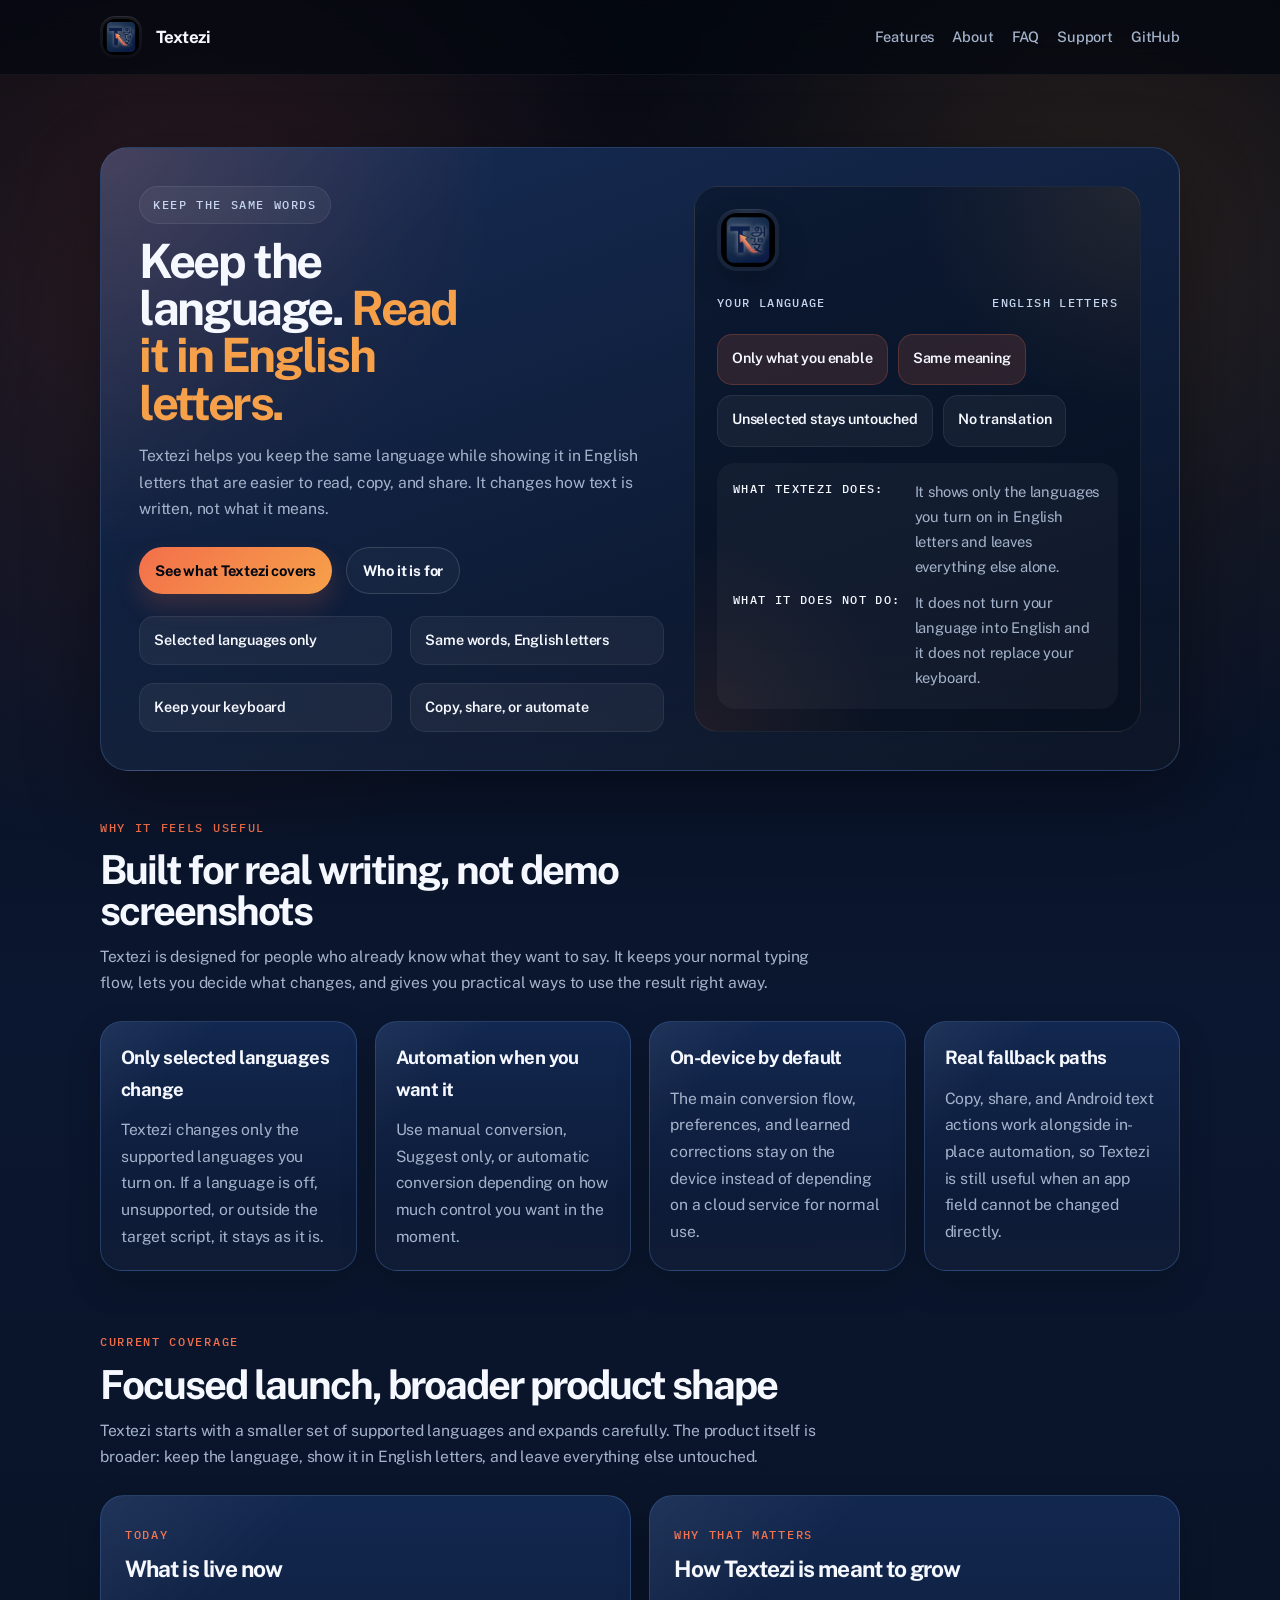
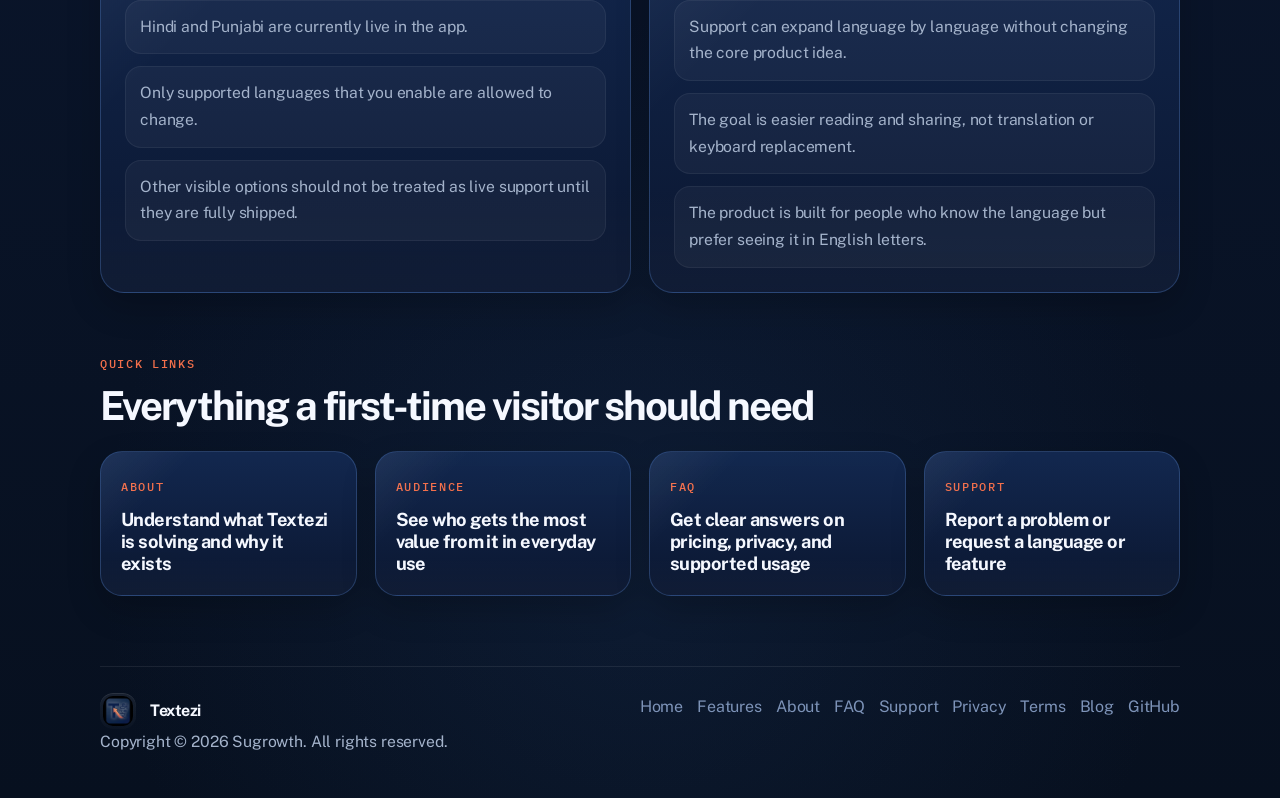
==== index.html @ 9058c72e "Switch custom domain to textezi.com" ====
<!DOCTYPE html>
<html lang="en">
<head>
    <meta charset="UTF-8">
    <meta name="viewport" content="width=device-width, initial-scale=1.0">
    <title>Textezi | Keep the language, write it in English letters</title>
    <meta name="description" content="Textezi helps you keep the same language while showing it in easy English letters. Keep your keyboard, choose what converts, and copy or share the result anywhere.">
    <link rel="canonical" href="https://textezi.com/">
    <link rel="icon" type="image/png" href="favicon-32x32.png">
    <link rel="apple-touch-icon" href="apple-touch-icon.png">
    <link rel="manifest" href="site.webmanifest">
    <meta property="og:title" content="Textezi">
    <meta property="og:description" content="Keep the language, write it in English letters. Textezi changes how text is written, not what it means.">
    <meta property="og:image" content="https://textezi.com/social-preview.png">
    <meta property="og:type" content="website">
    <meta property="og:url" content="https://textezi.com/">
    <meta name="twitter:card" content="summary_large_image">
    <meta name="twitter:title" content="Textezi">
    <meta name="twitter:description" content="Keep the language, write it in English letters.">
    <meta name="twitter:image" content="https://textezi.com/social-preview.png">
    <meta name="theme-color" content="#0B1730">
    <link rel="stylesheet" href="assets/site.css">
</head>
<body>
    <nav>
        <div class="container nav-inner">
            <a class="brand" href="index.html">
                <img src="assets/app-icon.png" alt="Textezi">
                <span>Textezi</span>
            </a>
            <div class="nav-links">
                <a href="features.html">Features</a>
                <a href="about.html">About</a>
                <a href="faq.html">FAQ</a>
                <a href="support.html">Support</a>
                <a href="https://github.com/sugrowth/Textezi-Public" target="_blank" rel="noreferrer">GitHub</a>
            </div>
        </div>
    </nav>

    <main>
        <section class="hero">
            <div class="container">
                <div class="hero-card hero-home-card">
                    <div class="hero-copy">
                        <div class="eyebrow">Keep the same words</div>
                        <h1>Keep the language. <span class="gradient">Read it in English letters.</span></h1>
                        <p>Textezi helps you keep the same language while showing it in English letters that are easier to read, copy, and share. It changes how text is written, not what it means.</p>

                        <div class="cta-row">
                            <a class="nav-cta" href="features.html">See what Textezi covers</a>
                            <a class="ghost-cta" href="who-is-this-for.html">Who it is for</a>
                        </div>

                        <div class="hero-tags">
                            <div class="tag">Selected languages only</div>
                            <div class="tag">Same words, English letters</div>
                            <div class="tag">Keep your keyboard</div>
                            <div class="tag">Copy, share, or automate</div>
                        </div>
                    </div>
                    <div class="hero-display">
                        <div class="script-stage">
                            <div class="hero-icon hero-mark">
                                <img src="assets/app-icon.png" alt="Textezi icon">
                            </div>
                            <div class="script-stage-top">
                                <span>Your language</span>
                                <span>English letters</span>
                            </div>
                            <div class="script-band">
                                <div class="script-chip active">Only what you enable</div>
                                <div class="script-chip active">Same meaning</div>
                                <div class="script-chip">Unselected stays untouched</div>
                                <div class="script-chip">No translation</div>
                            </div>
                            <div class="launch-strip">
                                <strong>What Textezi does:</strong>
                                <span>It shows only the languages you turn on in English letters and leaves everything else alone.</span>
                                <strong>What it does not do:</strong>
                                <span>It does not turn your language into English and it does not replace your keyboard.</span>
                            </div>
                        </div>
                    </div>
                </div>
            </div>
        </section>

        <section class="section">
            <div class="container">
                <div class="section-header">
                    <div class="section-label">Why it feels useful</div>
                    <h2 class="section-title">Built for real writing, not demo screenshots</h2>
                    <p class="section-copy">Textezi is designed for people who already know what they want to say. It keeps your normal typing flow, lets you decide what changes, and gives you practical ways to use the result right away.</p>
                </div>
                <div class="signal-grid">
                    <div class="signal-card">
                        <h3>Only selected languages change</h3>
                        <p>Textezi changes only the supported languages you turn on. If a language is off, unsupported, or outside the target script, it stays as it is.</p>
                    </div>
                    <div class="signal-card">
                        <h3>Automation when you want it</h3>
                        <p>Use manual conversion, Suggest only, or automatic conversion depending on how much control you want in the moment.</p>
                    </div>
                    <div class="signal-card">
                        <h3>On-device by default</h3>
                        <p>The main conversion flow, preferences, and learned corrections stay on the device instead of depending on a cloud service for normal use.</p>
                    </div>
                    <div class="signal-card">
                        <h3>Real fallback paths</h3>
                        <p>Copy, share, and Android text actions work alongside in-place automation, so Textezi is still useful when an app field cannot be changed directly.</p>
                    </div>
                </div>
            </div>
        </section>

        <section class="section">
            <div class="container">
                <div class="section-header">
                    <div class="section-label">Current coverage</div>
                    <h2 class="section-title">Focused launch, broader product shape</h2>
                    <p class="section-copy">Textezi starts with a smaller set of supported languages and expands carefully. The product itself is broader: keep the language, show it in English letters, and leave everything else untouched.</p>
                </div>
                <div class="split-grid">
                    <div class="split-card">
                        <div class="section-label">Today</div>
                        <h3>What is live now</h3>
                        <div class="scope-list">
                            <div class="scope-item">Hindi and Punjabi are currently live in the app.</div>
                            <div class="scope-item">Only supported languages that you enable are allowed to change.</div>
                            <div class="scope-item">Other visible options should not be treated as live support until they are fully shipped.</div>
                        </div>
                    </div>
                    <div class="split-card">
                        <div class="section-label">Why that matters</div>
                        <h3>How Textezi is meant to grow</h3>
                        <div class="scope-list">
                            <div class="scope-item">Support can expand language by language without changing the core product idea.</div>
                            <div class="scope-item">The goal is easier reading and sharing, not translation or keyboard replacement.</div>
                            <div class="scope-item">The product is built for people who know the language but prefer seeing it in English letters.</div>
                        </div>
                    </div>
                </div>
            </div>
        </section>

        <section class="section">
            <div class="container">
                <div class="section-header">
                    <div class="section-label">Quick links</div>
                    <h2 class="section-title">Everything a first-time visitor should need</h2>
                </div>
                <div class="three-up">
                    <a class="link-card" href="about.html">
                        <div class="link-label">About</div>
                        <div class="link-title">Understand what Textezi is solving and why it exists</div>
                    </a>
                    <a class="link-card" href="who-is-this-for.html">
                        <div class="link-label">Audience</div>
                        <div class="link-title">See who gets the most value from it in everyday use</div>
                    </a>
                    <a class="link-card" href="faq.html">
                        <div class="link-label">FAQ</div>
                        <div class="link-title">Get clear answers on pricing, privacy, and supported usage</div>
                    </a>
                    <a class="link-card" href="support.html">
                        <div class="link-label">Support</div>
                        <div class="link-title">Report a problem or request a language or feature</div>
                    </a>
                </div>
            </div>
        </section>
    </main>

    <footer>
        <div class="container footer-inner">
            <div>
                <div class="footer-brand">
                    <img src="assets/app-icon.png" alt="Textezi">
                    <span>Textezi</span>
                </div>
                <div class="footer-copy">Copyright © 2026 Sugrowth. All rights reserved.</div>
            </div>
            <div class="footer-links">
                <a href="index.html">Home</a>
                <a href="features.html">Features</a>
                <a href="about.html">About</a>
                <a href="faq.html">FAQ</a>
                <a href="support.html">Support</a>
                <a href="privacy.html">Privacy</a>
                <a href="terms.html">Terms</a>
                <a href="blog.html">Blog</a>
                <a href="https://github.com/sugrowth/Textezi-Public" target="_blank" rel="noreferrer">GitHub</a>
            </div>
        </div>
    </footer>
</body>
</html>
---- assets/site.css ----
@import url("https://fonts.googleapis.com/css2?family=IBM+Plex+Mono:wght@400;500&family=Public+Sans:wght@400;500;600;700;800&display=swap");

:root {
    --navy-980: #030711;
    --navy-950: #07101f;
    --navy-900: #0b1730;
    --navy-850: #112345;
    --navy-800: #162d57;
    --navy-700: #214171;
    --panel: rgba(15, 30, 58, 0.8);
    --panel-strong: rgba(18, 37, 71, 0.94);
    --panel-soft: rgba(255, 255, 255, 0.04);
    --outline: rgba(76, 115, 177, 0.42);
    --outline-strong: rgba(112, 149, 211, 0.34);
    --coral: #f36f4b;
    --amber: #f6a14a;
    --mist: #c6d5ef;
    --text: #f5f8ff;
    --text-muted: #a4b3cb;
    --text-soft: #7d93b8;
    --success: #58d3a0;
    --shadow-xl: 0 24px 72px rgba(0, 0, 0, 0.38);
    --shadow-card: 0 14px 34px rgba(0, 0, 0, 0.2);
    --gradient-accent: linear-gradient(135deg, #f36f4b 0%, #f6a14a 100%);
    --gradient-surface: linear-gradient(180deg, rgba(19, 41, 81, 0.96) 0%, rgba(11, 23, 48, 0.98) 100%);
    --gradient-hero: radial-gradient(circle at top left, rgba(243, 111, 75, 0.16), transparent 32%),
        linear-gradient(160deg, rgba(23, 45, 87, 0.98) 0%, rgba(8, 17, 34, 1) 100%);
    --font-body: "Public Sans", "Segoe UI", sans-serif;
    --font-display: "Public Sans", "Segoe UI", sans-serif;
    --font-mono: "IBM Plex Mono", "SFMono-Regular", Consolas, monospace;
}

* {
    box-sizing: border-box;
    margin: 0;
    padding: 0;
}

html {
    scroll-behavior: smooth;
}

body {
    position: relative;
    min-height: 100vh;
    font-family: var(--font-body);
    background:
        radial-gradient(circle at 14% 12%, rgba(243, 111, 75, 0.14), transparent 24%),
        radial-gradient(circle at 88% 10%, rgba(246, 161, 74, 0.12), transparent 22%),
        radial-gradient(circle at 50% 90%, rgba(33, 65, 113, 0.22), transparent 24%),
        linear-gradient(180deg, var(--navy-980), var(--navy-900) 42%, var(--navy-950));
    color: var(--text);
    line-height: 1.7;
    letter-spacing: -0.01em;
}

body::before,
body::after {
    content: "";
    position: fixed;
    inset: 0;
    pointer-events: none;
    z-index: -1;
}

body::before {
    background-image:
        linear-gradient(rgba(255, 255, 255, 0.02) 1px, transparent 1px),
        linear-gradient(90deg, rgba(255, 255, 255, 0.02) 1px, transparent 1px);
    background-size: 88px 88px;
    opacity: 0.08;
    mask-image: linear-gradient(180deg, rgba(0, 0, 0, 0.7), transparent 82%);
}

body::after {
    background:
        radial-gradient(circle at 20% 20%, rgba(243, 111, 75, 0.06), transparent 28%),
        radial-gradient(circle at 80% 18%, rgba(246, 161, 74, 0.06), transparent 30%);
    mix-blend-mode: screen;
    opacity: 0.4;
}

::selection {
    background: rgba(243, 111, 75, 0.32);
    color: var(--text);
}

a {
    color: inherit;
    text-decoration: none;
}

img {
    display: block;
    max-width: 100%;
}

.container {
    width: min(1080px, calc(100vw - 40px));
    margin: 0 auto;
}

nav {
    position: sticky;
    top: 0;
    z-index: 20;
    backdrop-filter: blur(16px);
    background: rgba(4, 8, 16, 0.72);
    border-bottom: 1px solid rgba(255, 255, 255, 0.05);
}

.nav-inner {
    min-height: 74px;
    display: flex;
    align-items: center;
    justify-content: space-between;
    gap: 24px;
}

.brand,
.footer-brand {
    display: flex;
    align-items: center;
    gap: 14px;
    font-weight: 700;
    letter-spacing: -0.03em;
}

.brand {
    font-size: 1.06rem;
}

.brand img,
.footer-brand img {
    width: 42px;
    height: 42px;
    padding: 3px;
    border-radius: 15px;
    background: linear-gradient(180deg, rgba(255, 255, 255, 0.07), rgba(255, 255, 255, 0.02));
    box-shadow: inset 0 1px 0 rgba(255, 255, 255, 0.08);
}

.footer-brand img {
    width: 36px;
    height: 36px;
    border-radius: 13px;
}

.nav-links {
    display: flex;
    align-items: center;
    flex-wrap: wrap;
    gap: 12px 18px;
    color: var(--text-muted);
    font-size: 0.91rem;
    font-weight: 500;
}

.nav-links a {
    position: relative;
    padding: 8px 0;
    transition: color 0.2s ease;
}

.nav-links a::after {
    content: "";
    position: absolute;
    left: 0;
    bottom: 4px;
    width: 100%;
    height: 1px;
    background: rgba(246, 161, 74, 0.9);
    transform: scaleX(0);
    transform-origin: left;
    transition: transform 0.2s ease;
}

.nav-links a:hover {
    color: var(--text);
}

.nav-links a.active {
    color: var(--text);
}

.nav-links a:hover::after {
    transform: scaleX(1);
}

.nav-links a.active::after {
    height: 2px;
    background: rgba(246, 161, 74, 1);
    transform: scaleX(1);
}

.nav-cta,
.ghost-cta {
    display: inline-flex;
    align-items: center;
    justify-content: center;
    min-height: 44px;
    padding: 10px 16px;
    border-radius: 999px;
    font-size: 0.92rem;
    font-weight: 700;
    transition: transform 0.2s ease, border-color 0.2s ease, background 0.2s ease, box-shadow 0.2s ease;
}

.nav-cta {
    background: var(--gradient-accent);
    color: var(--navy-980);
    box-shadow: 0 12px 24px rgba(243, 111, 75, 0.18);
}

.ghost-cta {
    border: 1px solid rgba(255, 255, 255, 0.14);
    background: rgba(255, 255, 255, 0.03);
    color: var(--text);
}

.nav-cta:hover,
.ghost-cta:hover {
    transform: translateY(-1px);
}

main {
    position: relative;
}

.hero {
    padding: 72px 0 30px;
}

.hero-card,
.section-card,
.link-card,
.faq-item,
.support-card,
.feature-card,
.legal-card,
.mini-card,
.signal-card,
.split-card {
    position: relative;
    overflow: hidden;
    border: 1px solid var(--outline);
    box-shadow: var(--shadow-card);
    transition: border-color 0.22s ease, transform 0.22s ease, box-shadow 0.22s ease;
}

.hero-card::before,
.section-card::before,
.link-card::before,
.faq-item::before,
.support-card::before,
.feature-card::before,
.legal-card::before,
.mini-card::before,
.signal-card::before,
.split-card::before {
    content: "";
    position: absolute;
    inset: 0;
    background:
        linear-gradient(135deg, rgba(255, 255, 255, 0.06), transparent 24%),
        linear-gradient(180deg, transparent 74%, rgba(255, 255, 255, 0.025));
    pointer-events: none;
}

.hero-card,
.section-card,
.link-card,
.faq-item,
.support-card,
.feature-card,
.legal-card {
    background: var(--gradient-surface);
}

.hero-card {
    display: grid;
    grid-template-columns: 92px 1fr;
    gap: 24px;
    padding: 30px;
    border-radius: 28px;
    box-shadow: var(--shadow-xl);
    animation: fadeUp 0.72s ease both;
}

.hero-home-card {
    grid-template-columns: minmax(0, 1.08fr) minmax(300px, 0.92fr);
    gap: 30px;
    padding: 38px;
    background: var(--gradient-hero);
}

.page-hero-card {
    grid-template-columns: minmax(0, 1.1fr) minmax(280px, 0.9fr);
    gap: 26px;
    padding: 34px;
    background: var(--gradient-hero);
}

.hero-copy,
.hero-display,
.page-hero-main,
.hero-panel {
    position: relative;
    z-index: 1;
}

.hero-display {
    display: grid;
    align-items: stretch;
}

.page-hero-main {
    display: grid;
    grid-template-columns: 92px minmax(0, 1fr);
    gap: 24px;
    align-items: start;
}

.page-hero-copy {
    max-width: 640px;
}

.hero-panel {
    display: grid;
    align-content: start;
    gap: 14px;
    padding: 18px;
    border-radius: 24px;
    background:
        radial-gradient(circle at top right, rgba(246, 161, 74, 0.08), transparent 42%),
        rgba(3, 7, 17, 0.32);
    border: 1px solid rgba(255, 255, 255, 0.08);
    box-shadow: inset 0 1px 0 rgba(255, 255, 255, 0.06);
}

.hero-panel-title {
    color: var(--mist);
    font-family: var(--font-mono);
    font-size: 0.72rem;
    font-weight: 500;
    letter-spacing: 0.14em;
    text-transform: uppercase;
}

.hero-panel-grid {
    display: grid;
    gap: 12px;
}

.hero-point {
    padding: 14px 15px;
    border-radius: 18px;
    background: rgba(255, 255, 255, 0.04);
    border: 1px solid rgba(255, 255, 255, 0.06);
}

.hero-point strong {
    display: block;
    margin-bottom: 5px;
    color: var(--text);
    font-size: 0.95rem;
    font-weight: 700;
    letter-spacing: -0.02em;
}

.hero-point span {
    display: block;
    color: var(--text-muted);
    font-size: 0.92rem;
    line-height: 1.55;
}

.hero-icon {
    width: 76px;
    height: 76px;
    padding: 5px;
    border-radius: 20px;
    background:
        radial-gradient(circle at 50% 35%, rgba(255, 255, 255, 0.18), transparent 54%),
        rgba(255, 255, 255, 0.05);
    box-shadow:
        inset 0 1px 0 rgba(255, 255, 255, 0.08),
        0 14px 30px rgba(0, 0, 0, 0.2);
}

.hero-icon img {
    width: 100%;
    height: 100%;
    object-fit: contain;
    border-radius: 16px;
}

.hero-mark {
    width: 62px;
    height: 62px;
    padding: 4px;
}

.eyebrow {
    display: inline-flex;
    align-items: center;
    gap: 10px;
    margin-bottom: 14px;
    padding: 8px 13px;
    border-radius: 999px;
    background: rgba(255, 255, 255, 0.05);
    border: 1px solid rgba(255, 255, 255, 0.08);
    color: var(--mist);
    font-family: var(--font-mono);
    font-size: 0.72rem;
    font-weight: 500;
    letter-spacing: 0.14em;
    text-transform: uppercase;
}

.hero h1,
.page-hero h1,
.section-title {
    font-family: var(--font-display);
    font-weight: 700;
    letter-spacing: -0.05em;
}

.hero h1,
.page-hero h1 {
    max-width: 12ch;
    font-size: clamp(2.6rem, 4.8vw, 4.3rem);
    line-height: 0.96;
    margin-bottom: 16px;
}

.hero-card:not(.hero-home-card) h1 {
    max-width: 14ch;
    font-size: clamp(2rem, 3.1vw, 2.95rem);
    line-height: 1.02;
}

.page-hero-card h1 {
    max-width: 11ch;
    font-size: clamp(2.15rem, 4vw, 3.3rem);
    line-height: 0.98;
}

.page-hero-card p {
    max-width: 60ch;
}

.hero-home-card h1 {
    max-width: 10.5ch;
    font-size: clamp(2.15rem, 3.7vw, 3.35rem);
    line-height: 1;
}

.section-title {
    font-size: clamp(1.8rem, 3.5vw, 2.5rem);
    line-height: 1.02;
    margin-bottom: 12px;
}

.gradient {
    color: var(--amber);
}

.hero p,
.page-hero p,
.section-copy,
.faq-answer,
.support-copy,
.legal-copy,
.feature-card p,
.support-card p,
.mini-card p,
.legal-list,
.footer-copy,
.signal-card p,
.scope-item {
    color: var(--text-muted);
    font-size: 0.98rem;
}

.cta-row {
    display: flex;
    flex-wrap: wrap;
    gap: 14px;
    margin-top: 24px;
}

.hero-tags,
.three-up,
.feature-grid,
.support-grid,
.quick-links,
.signal-grid,
.split-grid {
    display: grid;
    gap: 18px;
}

.hero-tags {
    margin-top: 22px;
    grid-template-columns: repeat(2, minmax(0, 1fr));
}

.tag,
.script-chip,
.scope-chip {
    display: inline-flex;
    align-items: flex-start;
    justify-content: flex-start;
    padding: 13px 14px;
    border-radius: 15px;
    background: rgba(255, 255, 255, 0.05);
    border: 1px solid rgba(255, 255, 255, 0.07);
    color: var(--text);
    font-size: 0.9rem;
    font-weight: 600;
    line-height: 1.45;
    text-align: left;
}

.script-stage {
    display: grid;
    gap: 16px;
    height: 100%;
    padding: 22px;
    border-radius: 24px;
    background:
        radial-gradient(circle at top right, rgba(246, 161, 74, 0.1), transparent 32%),
        radial-gradient(circle at bottom left, rgba(243, 111, 75, 0.09), transparent 28%),
        rgba(4, 10, 20, 0.4);
    border: 1px solid rgba(255, 255, 255, 0.07);
}

.script-stage-top {
    display: flex;
    justify-content: space-between;
    gap: 16px;
    color: var(--mist);
    font-family: var(--font-mono);
    font-size: 0.72rem;
    font-weight: 500;
    letter-spacing: 0.12em;
    text-transform: uppercase;
}

.script-band {
    display: flex;
    flex-wrap: wrap;
    gap: 10px;
}

.script-chip.active {
    background: rgba(243, 111, 75, 0.14);
    border-color: rgba(243, 111, 75, 0.22);
}

.launch-strip {
    display: grid;
    gap: 8px 14px;
    grid-template-columns: auto 1fr;
    padding: 16px;
    border-radius: 18px;
    background: rgba(255, 255, 255, 0.04);
    color: var(--mist);
    font-size: 0.92rem;
}

.launch-strip strong {
    color: var(--text);
    font-family: var(--font-mono);
    font-size: 0.72rem;
    font-weight: 500;
    letter-spacing: 0.12em;
    text-transform: uppercase;
}

.launch-strip span {
    color: var(--text-muted);
}

.section {
    padding: 12px 0 44px;
}

.section-header {
    max-width: 720px;
    margin-bottom: 24px;
}

.section-label,
.link-label,
.faq-category-label {
    display: inline-block;
    margin-bottom: 12px;
    color: var(--coral);
    font-family: var(--font-mono);
    font-size: 0.75rem;
    font-weight: 500;
    letter-spacing: 0.14em;
    text-transform: uppercase;
}

.section-card,
.legal-card,
.split-card {
    padding: 24px;
    border-radius: 24px;
}

.promise-card {
    margin-top: 18px;
    padding: 16px 18px;
    border-radius: 18px;
    background: rgba(255, 255, 255, 0.05);
    border: 1px solid rgba(255, 255, 255, 0.07);
    color: var(--text);
    font-weight: 600;
}

.three-up,
.feature-grid,
.support-grid {
    grid-template-columns: repeat(auto-fit, minmax(240px, 1fr));
}

.mini-card,
.feature-card,
.support-card,
.link-card,
.signal-card {
    padding: 20px;
    border-radius: 22px;
    background: var(--gradient-surface);
}

.mini-card h3,
.feature-card h3,
.support-card h3 {
    margin-bottom: 10px;
    font-size: 1.08rem;
    font-weight: 700;
    letter-spacing: -0.03em;
}

.link-card {
    display: block;
}

.link-title {
    font-size: 1.14rem;
    font-weight: 700;
    letter-spacing: -0.03em;
    line-height: 1.2;
}

.signal-grid {
    grid-template-columns: repeat(auto-fit, minmax(210px, 1fr));
}

.signal-card {
    min-height: 158px;
}

.signal-card h3 {
    margin-bottom: 12px;
    font-family: var(--font-display);
    font-size: 1.16rem;
    font-weight: 700;
    letter-spacing: -0.03em;
}

.split-card h3 {
    margin-bottom: 12px;
    font-family: var(--font-display);
    font-size: 1.42rem;
    font-weight: 700;
    letter-spacing: -0.04em;
    line-height: 1.08;
}

.split-grid {
    grid-template-columns: repeat(2, minmax(0, 1fr));
}

.split-card {
    background: var(--gradient-surface);
}

.scope-list {
    display: grid;
    gap: 12px;
    margin-top: 18px;
}

.scope-item {
    padding: 13px 14px;
    border-radius: 16px;
    background: rgba(255, 255, 255, 0.04);
    border: 1px solid rgba(255, 255, 255, 0.06);
}

.faq-list {
    display: grid;
    gap: 22px;
}

.faq-category {
    display: grid;
    gap: 12px;
}

.faq-item {
    border-radius: 24px;
}

.faq-question {
    width: 100%;
    border: 0;
    background: transparent;
    color: var(--text);
    font: inherit;
    font-weight: 600;
    text-align: left;
    padding: 18px 20px;
    display: flex;
    justify-content: space-between;
    gap: 16px;
    cursor: pointer;
}

.faq-question span:last-child {
    color: var(--coral);
    font-size: 1.28rem;
    line-height: 1;
}

.faq-answer {
    max-height: 0;
    overflow: hidden;
    transition: max-height 0.28s ease;
    padding: 0 22px;
}

.faq-item.open .faq-answer {
    padding-bottom: 18px;
}

.faq-answer a,
.support-card a,
.mini-card a,
.link-card a {
    color: var(--text);
    text-decoration: underline;
    text-underline-offset: 3px;
    text-decoration-color: rgba(246, 161, 74, 0.55);
}

.legal-stack {
    display: grid;
    gap: 18px;
}

.legal-list {
    display: grid;
    gap: 12px;
}

footer {
    padding: 26px 0 42px;
}

.footer-inner {
    display: flex;
    justify-content: space-between;
    gap: 24px;
    padding-top: 26px;
    border-top: 1px solid rgba(255, 255, 255, 0.08);
}

.footer-links {
    display: flex;
    flex-wrap: wrap;
    align-items: flex-start;
    gap: 14px;
    color: var(--text-soft);
}

.footer-links a:hover {
    color: var(--text);
}

.link-card:hover,
.feature-card:hover,
.support-card:hover,
.mini-card:hover,
.signal-card:hover,
.split-card:hover,
.section-card:hover {
    transform: translateY(-2px);
    border-color: var(--outline-strong);
    box-shadow: 0 18px 42px rgba(0, 0, 0, 0.24);
}

@keyframes fadeUp {
    from {
        opacity: 0;
        transform: translateY(18px);
    }
    to {
        opacity: 1;
        transform: translateY(0);
    }
}

@media (max-width: 980px) {
    .hero-home-card,
    .page-hero-card,
    .split-grid,
    .signal-grid {
        grid-template-columns: 1fr;
    }

    .hero-tags {
        grid-template-columns: 1fr 1fr;
    }
}

@media (max-width: 860px) {
    .nav-inner {
        padding: 16px 0;
        align-items: flex-start;
        flex-direction: column;
    }

    .nav-links {
        gap: 10px 16px;
    }

    .hero-card {
        grid-template-columns: 1fr;
        padding: 24px;
    }

    .page-hero-main {
        grid-template-columns: 1fr;
        gap: 18px;
    }

    .hero h1,
    .page-hero h1 {
        max-width: none;
    }

    .footer-inner {
        flex-direction: column;
    }
}

@media (max-width: 640px) {
    .container {
        width: min(100vw - 24px, 1140px);
    }

    .hero {
        padding: 58px 0 22px;
    }

    .hero-tags,
    .three-up,
    .feature-grid,
    .support-grid,
    .signal-grid,
    .split-grid {
        grid-template-columns: 1fr;
    }

    .cta-row {
        flex-direction: column;
        align-items: stretch;
    }

    .nav-cta,
    .ghost-cta {
        width: 100%;
    }

    .launch-strip {
        grid-template-columns: 1fr;
    }
}
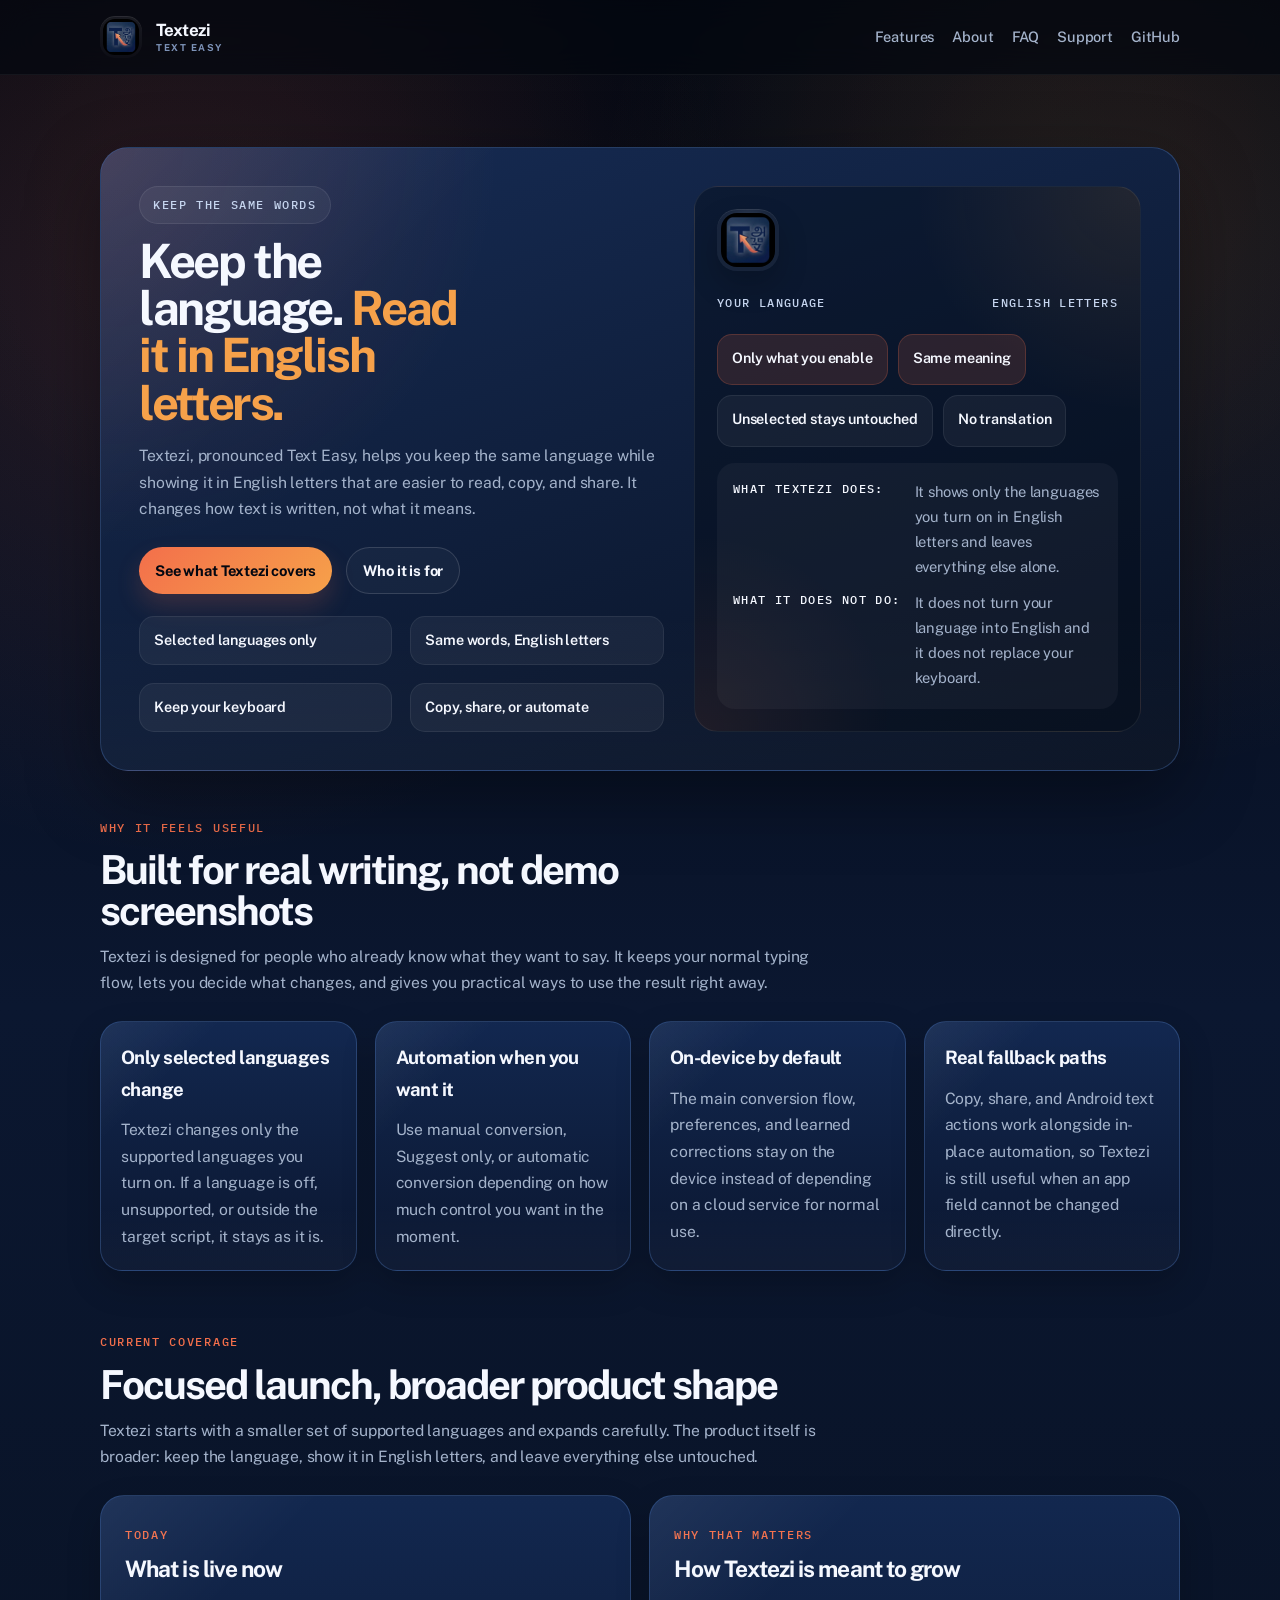
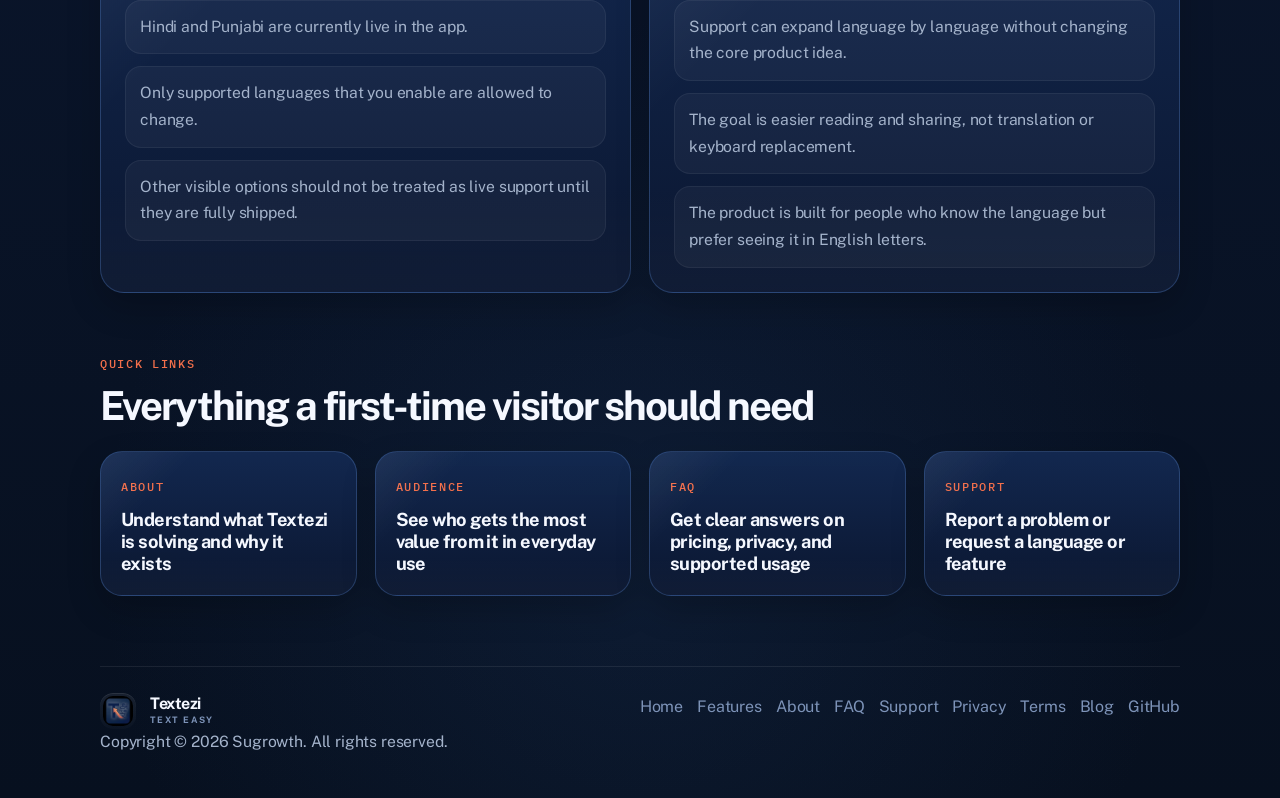
==== commit ae120a73: "Add Text Easy pronunciation to site branding" ====
--- a/index.html
+++ b/index.html
@@ -6,6 +6,7 @@
     <title>Textezi | Keep the language, write it in English letters</title>
     <meta name="description" content="Textezi helps you keep the same language while showing it in easy English letters. Keep your keyboard, choose what converts, and copy or share the result anywhere.">
     <link rel="canonical" href="https://textezi.com/">
+    <link rel="icon" type="image/x-icon" href="favicon.ico">
     <link rel="icon" type="image/png" href="favicon-32x32.png">
     <link rel="apple-touch-icon" href="apple-touch-icon.png">
     <link rel="manifest" href="site.webmanifest">
@@ -24,9 +25,12 @@
 <body>
     <nav>
         <div class="container nav-inner">
-            <a class="brand" href="index.html">
+            <a class="brand" href="index.html" aria-label="Textezi, pronounced Text Easy">
                 <img src="assets/app-icon.png" alt="Textezi">
-                <span>Textezi</span>
+                <span class="brand-lockup">
+                    <span class="brand-name">Textezi</span>
+                    <span class="brand-note">Text Easy</span>
+                </span>
             </a>
             <div class="nav-links">
                 <a href="features.html">Features</a>
@@ -45,7 +49,7 @@
                     <div class="hero-copy">
                         <div class="eyebrow">Keep the same words</div>
                         <h1>Keep the language. <span class="gradient">Read it in English letters.</span></h1>
-                        <p>Textezi helps you keep the same language while showing it in English letters that are easier to read, copy, and share. It changes how text is written, not what it means.</p>
+                        <p>Textezi, pronounced Text Easy, helps you keep the same language while showing it in English letters that are easier to read, copy, and share. It changes how text is written, not what it means.</p>
 
                         <div class="cta-row">
                             <a class="nav-cta" href="features.html">See what Textezi covers</a>
@@ -175,9 +179,12 @@
     <footer>
         <div class="container footer-inner">
             <div>
-                <div class="footer-brand">
+                <div class="footer-brand" aria-label="Textezi, pronounced Text Easy">
                     <img src="assets/app-icon.png" alt="Textezi">
-                    <span>Textezi</span>
+                    <span class="brand-lockup">
+                        <span class="brand-name">Textezi</span>
+                        <span class="brand-note">Text Easy</span>
+                    </span>
                 </div>
                 <div class="footer-copy">Copyright © 2026 Sugrowth. All rights reserved.</div>
             </div>
--- a/assets/site.css
+++ b/assets/site.css
@@ -130,6 +130,30 @@
     font-size: 1.06rem;
 }
 
+.brand-lockup {
+    display: flex;
+    flex-direction: column;
+    gap: 4px;
+    line-height: 1;
+}
+
+.brand-name {
+    font-size: inherit;
+    font-weight: 700;
+}
+
+.brand-note {
+    color: var(--text-soft);
+    font-size: 0.6rem;
+    font-weight: 700;
+    letter-spacing: 0.16em;
+    text-transform: uppercase;
+}
+
+.footer-brand .brand-note {
+    font-size: 0.56rem;
+}
+
 .brand img,
 .footer-brand img {
     width: 42px;
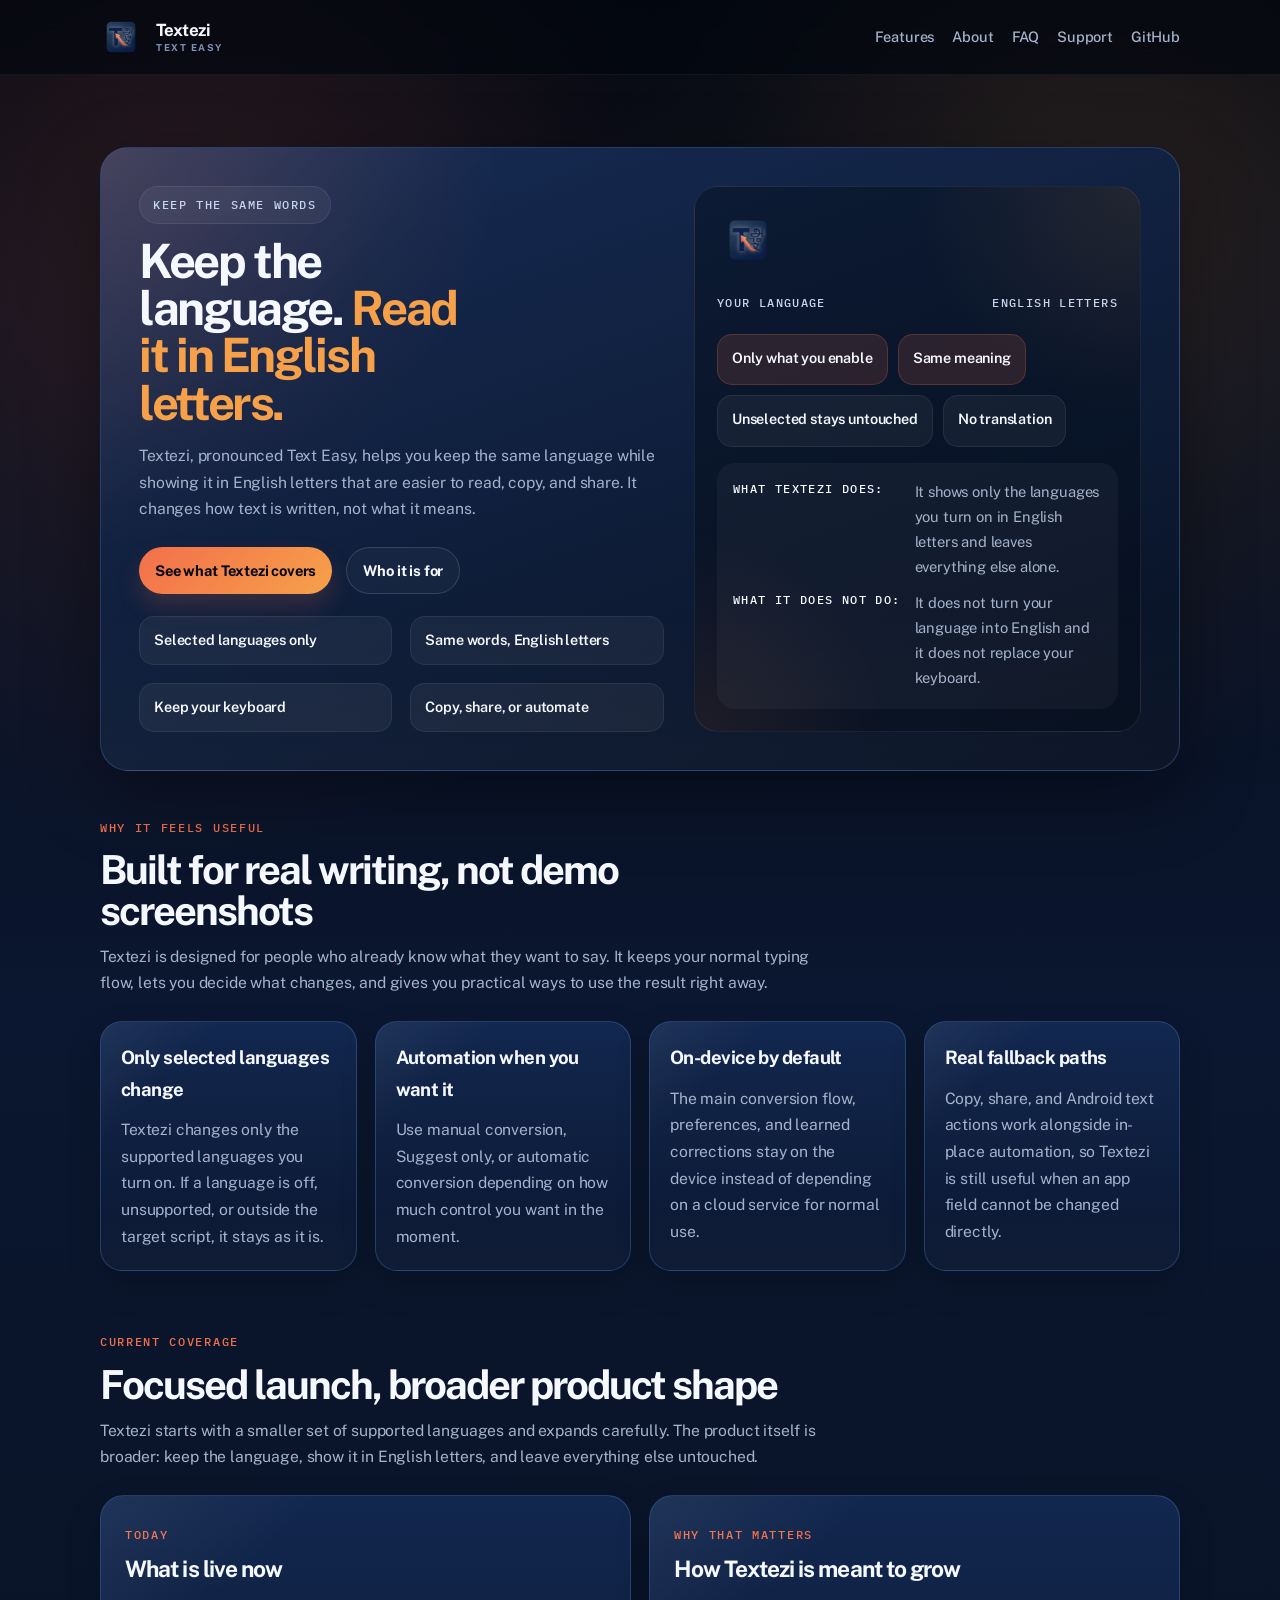
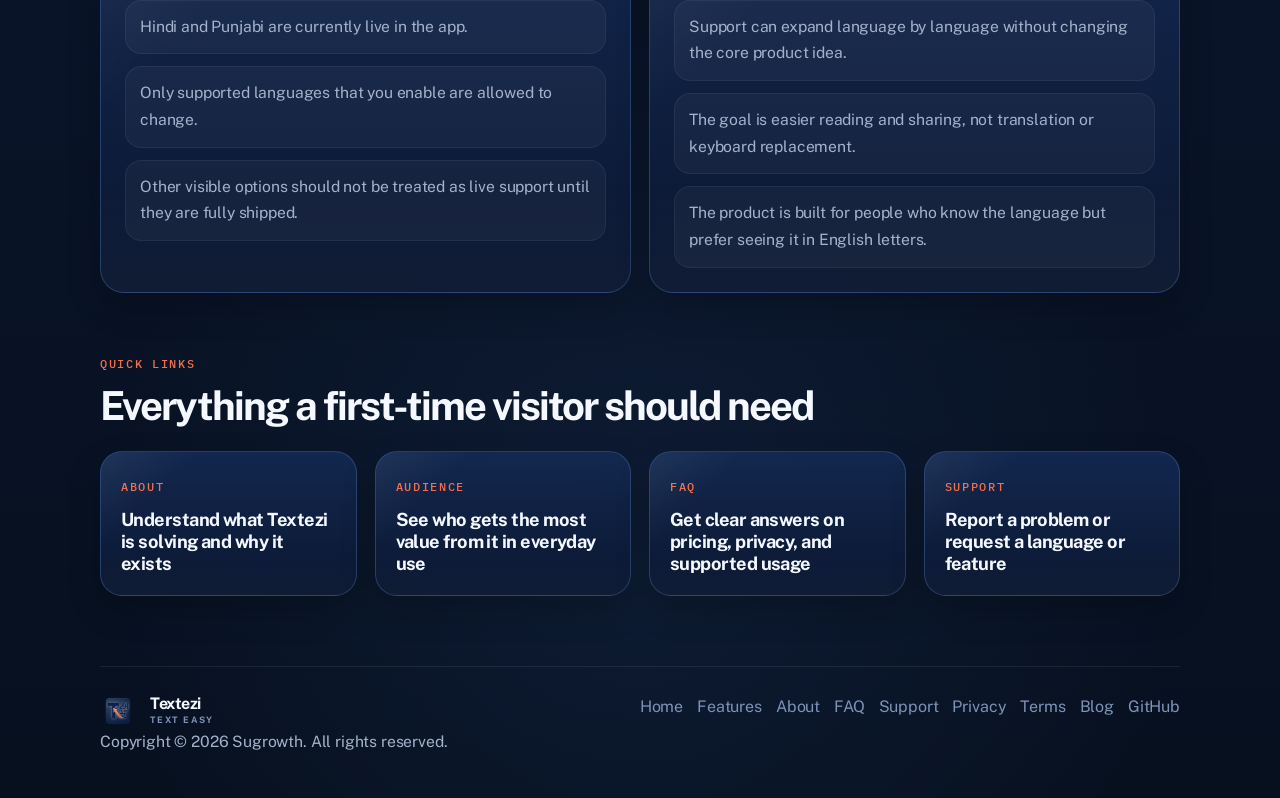
==== commit 08cb54d7: "Use dedicated square logo across public site" ====
--- a/index.html
+++ b/index.html
@@ -3,30 +3,70 @@
 <head>
     <meta charset="UTF-8">
     <meta name="viewport" content="width=device-width, initial-scale=1.0">
-    <title>Textezi | Keep the language, write it in English letters</title>
+    <title>Textezi (Text Easy) | Keep the language, write it in English letters</title>
     <meta name="description" content="Textezi helps you keep the same language while showing it in easy English letters. Keep your keyboard, choose what converts, and copy or share the result anywhere.">
+    <meta name="keywords" content="textezi, text easy, write hindi in english, write punjabi in english, english letters app, write language in english letters, hindi in english letters, punjabi in english letters, text conversion app, on-device text conversion, transliteration app">
+    <meta name="robots" content="index, follow">
+    <meta name="author" content="Sugrowth">
     <link rel="canonical" href="https://textezi.com/">
     <link rel="icon" type="image/x-icon" href="favicon.ico">
     <link rel="icon" type="image/png" href="favicon-32x32.png">
     <link rel="apple-touch-icon" href="apple-touch-icon.png">
     <link rel="manifest" href="site.webmanifest">
-    <meta property="og:title" content="Textezi">
+    <meta property="og:title" content="Textezi (Text Easy)">
     <meta property="og:description" content="Keep the language, write it in English letters. Textezi changes how text is written, not what it means.">
     <meta property="og:image" content="https://textezi.com/social-preview.png">
     <meta property="og:type" content="website">
     <meta property="og:url" content="https://textezi.com/">
+    <meta property="og:site_name" content="Textezi">
     <meta name="twitter:card" content="summary_large_image">
-    <meta name="twitter:title" content="Textezi">
+    <meta name="twitter:title" content="Textezi (Text Easy)">
     <meta name="twitter:description" content="Keep the language, write it in English letters.">
     <meta name="twitter:image" content="https://textezi.com/social-preview.png">
     <meta name="theme-color" content="#0B1730">
+    <script type="application/ld+json">
+    {
+        "@context": "https://schema.org",
+        "@graph": [
+            {
+                "@type": "WebSite",
+                "name": "Textezi",
+                "alternateName": "Text Easy",
+                "url": "https://textezi.com/",
+                "description": "Textezi helps people keep the same language while showing it in English letters that are easier to read, copy, and share.",
+                "publisher": {
+                    "@type": "Organization",
+                    "name": "Sugrowth"
+                }
+            },
+            {
+                "@type": "SoftwareApplication",
+                "name": "Textezi",
+                "alternateName": "Text Easy",
+                "applicationCategory": "UtilitiesApplication",
+                "operatingSystem": "Android",
+                "url": "https://textezi.com/",
+                "image": "https://textezi.com/assets/site-logo.png",
+                "description": "Textezi changes supported text into English letters while keeping the same language. It is designed for on-device conversion, manual copy and share flows, and optional Android automation.",
+                "author": {
+                    "@type": "Organization",
+                    "name": "Sugrowth"
+                },
+                "publisher": {
+                    "@type": "Organization",
+                    "name": "Sugrowth"
+                }
+            }
+        ]
+    }
+    </script>
     <link rel="stylesheet" href="assets/site.css">
 </head>
 <body>
     <nav>
         <div class="container nav-inner">
             <a class="brand" href="index.html" aria-label="Textezi, pronounced Text Easy">
-                <img src="assets/app-icon.png" alt="Textezi">
+                <img src="assets/site-logo.png" alt="Textezi">
                 <span class="brand-lockup">
                     <span class="brand-name">Textezi</span>
                     <span class="brand-note">Text Easy</span>
@@ -66,7 +106,7 @@
                     <div class="hero-display">
                         <div class="script-stage">
                             <div class="hero-icon hero-mark">
-                                <img src="assets/app-icon.png" alt="Textezi icon">
+                                <img src="assets/site-logo.png" alt="Textezi icon">
                             </div>
                             <div class="script-stage-top">
                                 <span>Your language</span>
@@ -180,7 +220,7 @@
         <div class="container footer-inner">
             <div>
                 <div class="footer-brand" aria-label="Textezi, pronounced Text Easy">
-                    <img src="assets/app-icon.png" alt="Textezi">
+                    <img src="assets/site-logo.png" alt="Textezi">
                     <span class="brand-lockup">
                         <span class="brand-name">Textezi</span>
                         <span class="brand-note">Text Easy</span>
--- a/assets/site.css
+++ b/assets/site.css
@@ -158,16 +158,15 @@
 .footer-brand img {
     width: 42px;
     height: 42px;
-    padding: 3px;
-    border-radius: 15px;
-    background: linear-gradient(180deg, rgba(255, 255, 255, 0.07), rgba(255, 255, 255, 0.02));
-    box-shadow: inset 0 1px 0 rgba(255, 255, 255, 0.08);
+    display: block;
+    object-fit: contain;
+    border-radius: 12px;
 }
 
 .footer-brand img {
     width: 36px;
     height: 36px;
-    border-radius: 13px;
+    border-radius: 10px;
 }
 
 .nav-links {
@@ -402,21 +401,15 @@
 .hero-icon {
     width: 76px;
     height: 76px;
-    padding: 5px;
-    border-radius: 20px;
-    background:
-        radial-gradient(circle at 50% 35%, rgba(255, 255, 255, 0.18), transparent 54%),
-        rgba(255, 255, 255, 0.05);
-    box-shadow:
-        inset 0 1px 0 rgba(255, 255, 255, 0.08),
-        0 14px 30px rgba(0, 0, 0, 0.2);
+    flex-shrink: 0;
 }
 
 .hero-icon img {
     width: 100%;
     height: 100%;
     object-fit: contain;
-    border-radius: 16px;
+    display: block;
+    border-radius: 18px;
 }
 
 .hero-mark {
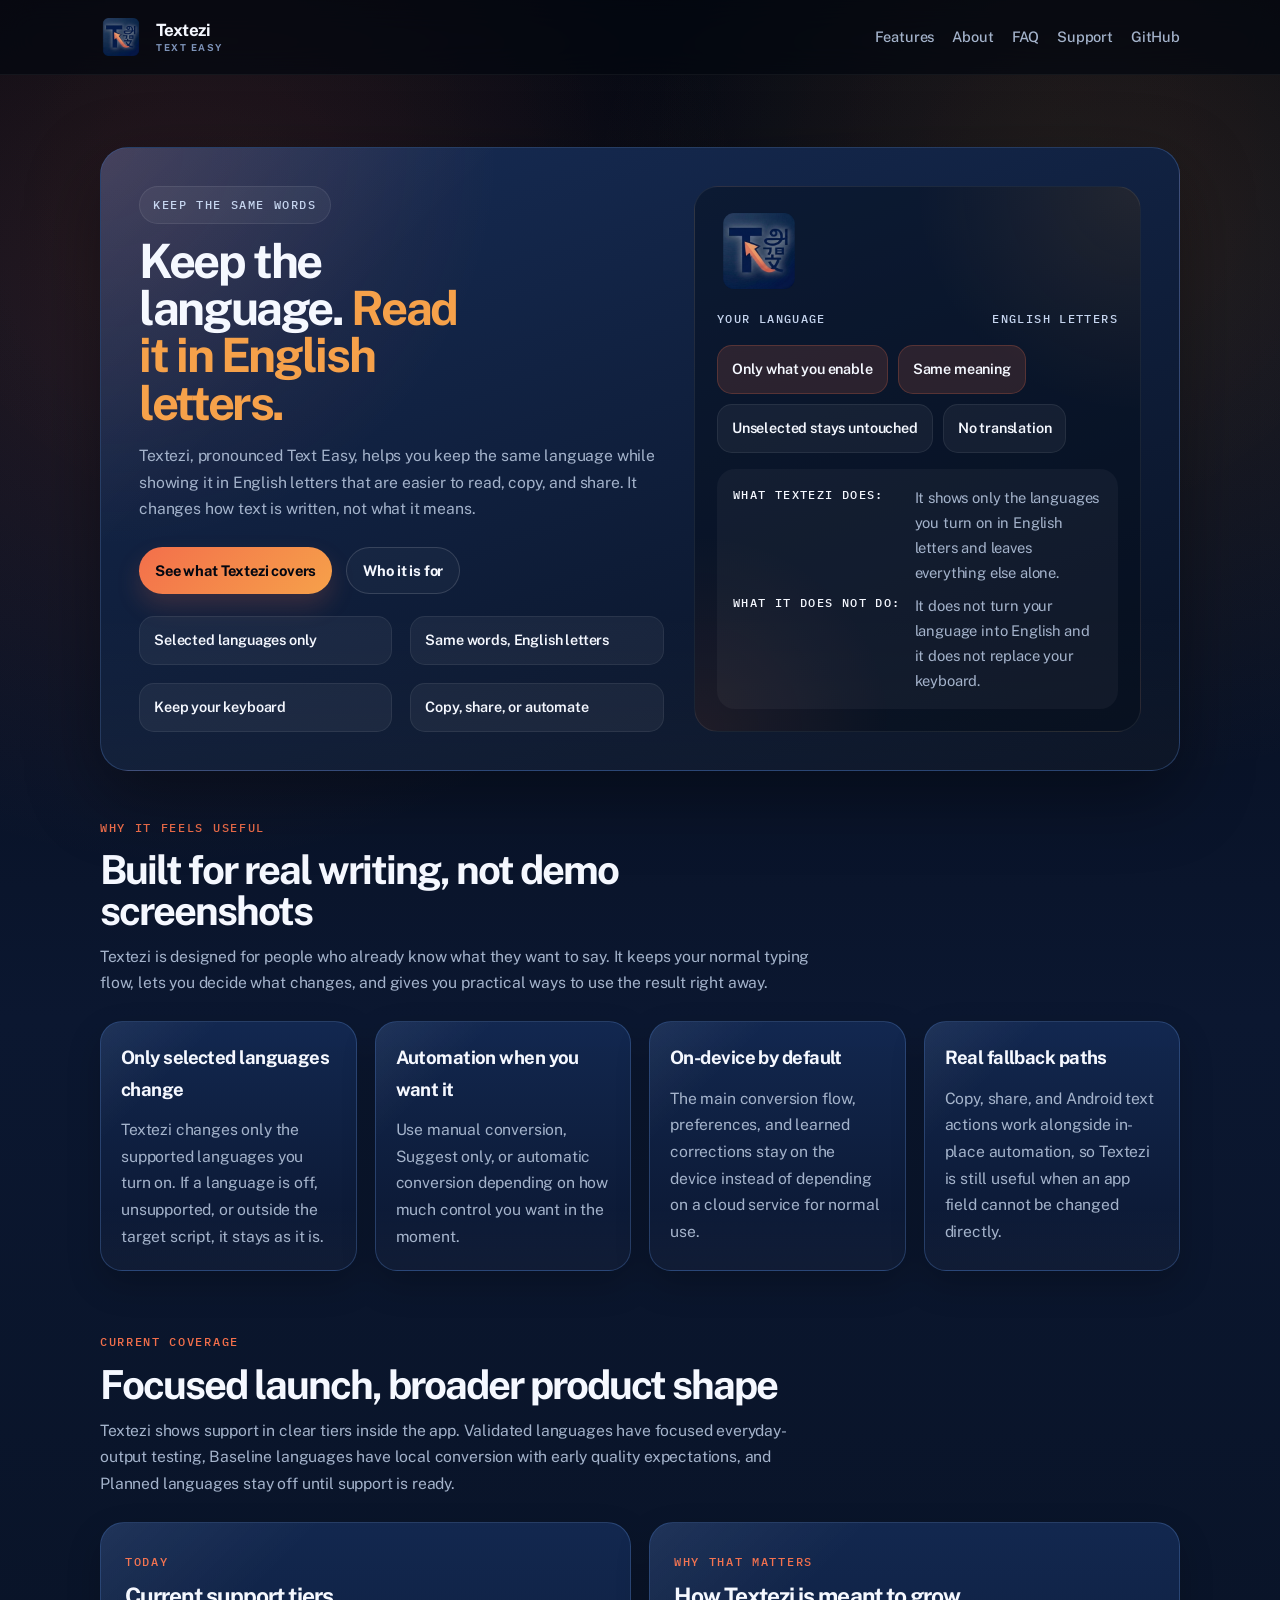
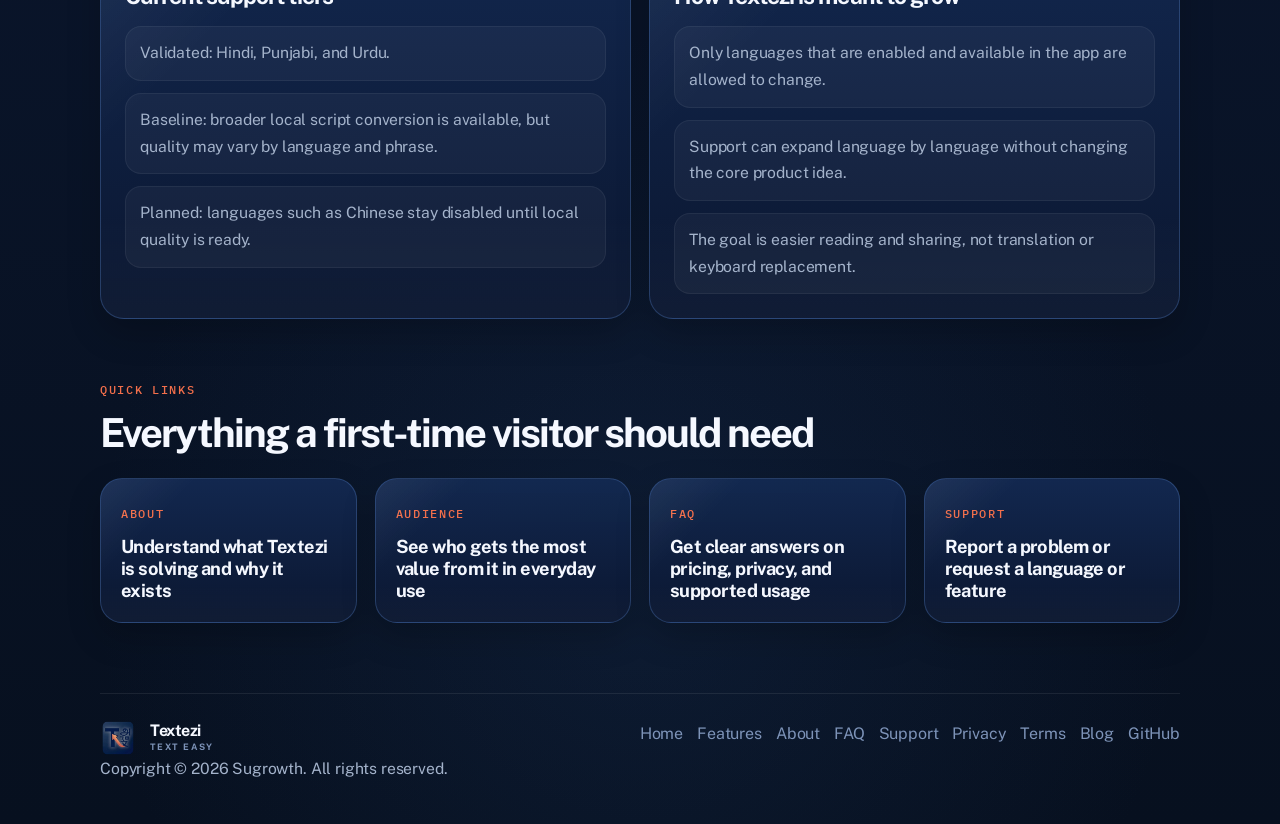
==== commit f016c286: "Align public site with launch support tiers" ====
--- a/index.html
+++ b/index.html
@@ -47,7 +47,7 @@
                 "operatingSystem": "Android",
                 "url": "https://textezi.com/",
                 "image": "https://textezi.com/assets/site-logo.png",
-                "description": "Textezi changes supported text into English letters while keeping the same language. It is designed for on-device conversion, manual copy and share flows, and optional Android automation.",
+                "description": "Textezi changes supported text into English letters while keeping the same language. It labels language support as Validated, Baseline, or Planned, and is designed for on-device conversion, manual copy and share flows, optional Android automation, and explicit AI assist.",
                 "author": {
                     "@type": "Organization",
                     "name": "Sugrowth"
@@ -163,25 +163,25 @@
                 <div class="section-header">
                     <div class="section-label">Current coverage</div>
                     <h2 class="section-title">Focused launch, broader product shape</h2>
-                    <p class="section-copy">Textezi starts with a smaller set of supported languages and expands carefully. The product itself is broader: keep the language, show it in English letters, and leave everything else untouched.</p>
+                    <p class="section-copy">Textezi shows support in clear tiers inside the app. Validated languages have focused everyday-output testing, Baseline languages have local conversion with early quality expectations, and Planned languages stay off until support is ready.</p>
                 </div>
                 <div class="split-grid">
                     <div class="split-card">
                         <div class="section-label">Today</div>
-                        <h3>What is live now</h3>
+                        <h3>Current support tiers</h3>
                         <div class="scope-list">
-                            <div class="scope-item">Hindi and Punjabi are currently live in the app.</div>
-                            <div class="scope-item">Only supported languages that you enable are allowed to change.</div>
-                            <div class="scope-item">Other visible options should not be treated as live support until they are fully shipped.</div>
+                            <div class="scope-item">Validated: Hindi, Punjabi, and Urdu.</div>
+                            <div class="scope-item">Baseline: broader local script conversion is available, but quality may vary by language and phrase.</div>
+                            <div class="scope-item">Planned: languages such as Chinese stay disabled until local quality is ready.</div>
                         </div>
                     </div>
                     <div class="split-card">
                         <div class="section-label">Why that matters</div>
                         <h3>How Textezi is meant to grow</h3>
                         <div class="scope-list">
+                            <div class="scope-item">Only languages that are enabled and available in the app are allowed to change.</div>
                             <div class="scope-item">Support can expand language by language without changing the core product idea.</div>
                             <div class="scope-item">The goal is easier reading and sharing, not translation or keyboard replacement.</div>
-                            <div class="scope-item">The product is built for people who know the language but prefer seeing it in English letters.</div>
                         </div>
                     </div>
                 </div>
--- a/assets/site.css
+++ b/assets/site.css
@@ -413,9 +413,8 @@
 }
 
 .hero-mark {
-    width: 62px;
-    height: 62px;
-    padding: 4px;
+    width: 84px;
+    height: 84px;
 }
 
 .eyebrow {
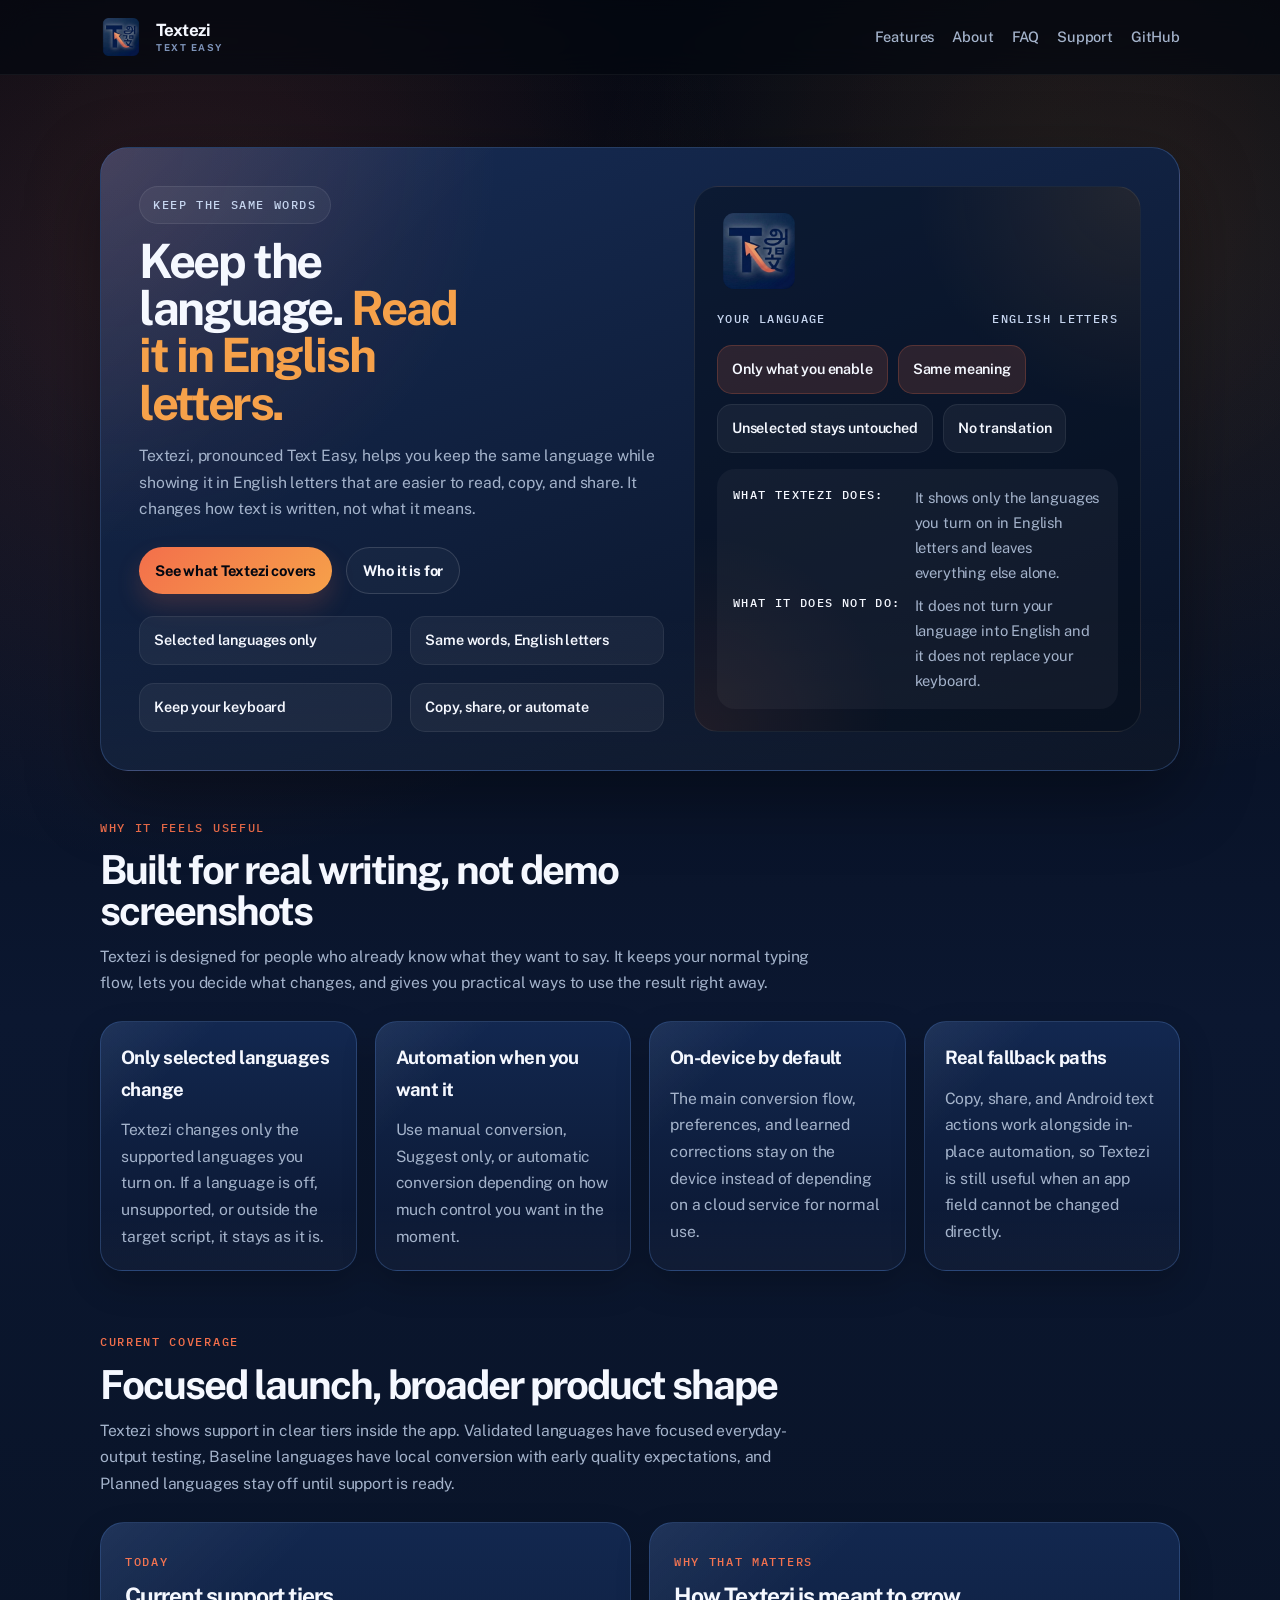
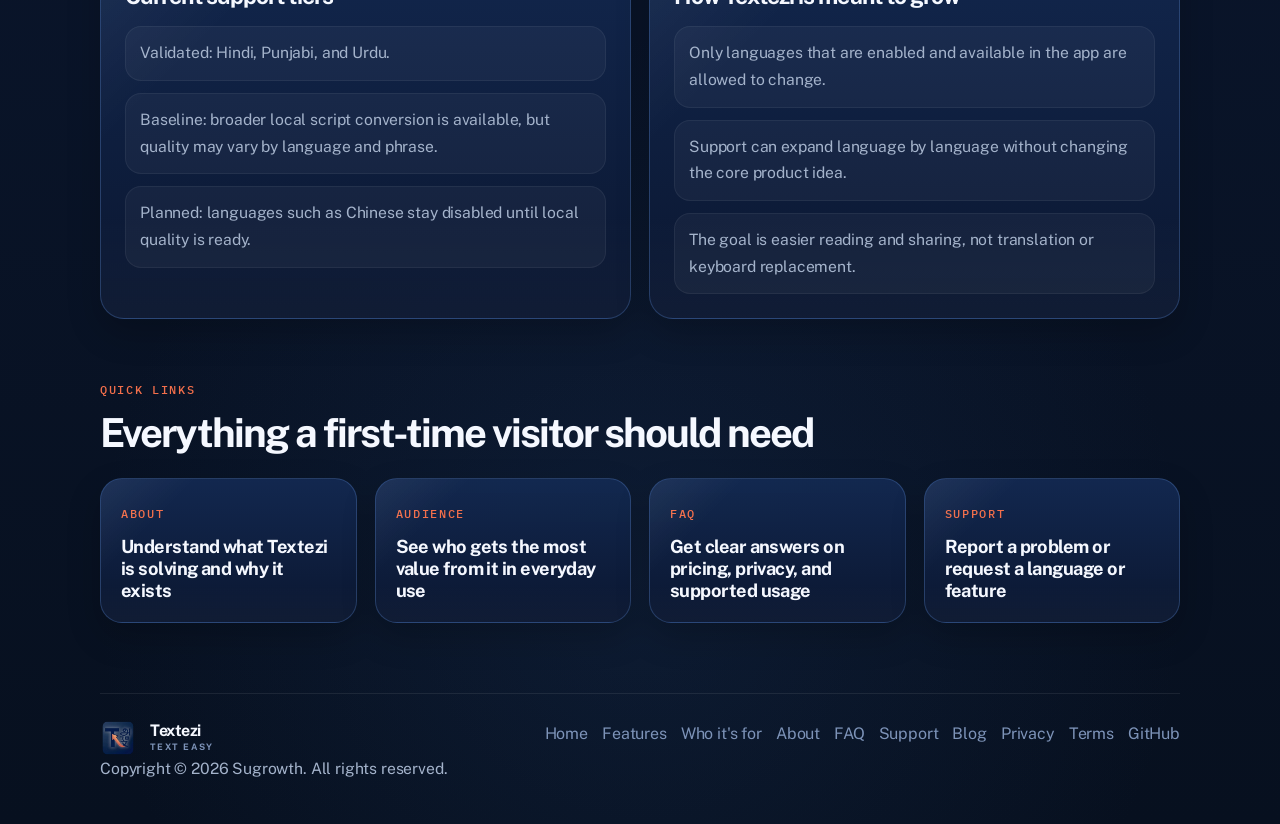
==== commit bcd025be: "Polish public site: link hygiene, FAQ schema, social preview, accessibility - Standardize the footer" ====
--- a/index.html
+++ b/index.html
@@ -60,6 +60,8 @@
         ]
     }
     </script>
+    <link rel="preconnect" href="https://fonts.googleapis.com">
+    <link rel="preconnect" href="https://fonts.gstatic.com" crossorigin>
     <link rel="stylesheet" href="assets/site.css">
 </head>
 <body>
@@ -231,12 +233,13 @@
             <div class="footer-links">
                 <a href="index.html">Home</a>
                 <a href="features.html">Features</a>
+                <a href="who-is-this-for.html">Who it's for</a>
                 <a href="about.html">About</a>
                 <a href="faq.html">FAQ</a>
                 <a href="support.html">Support</a>
+                <a href="blog.html">Blog</a>
                 <a href="privacy.html">Privacy</a>
                 <a href="terms.html">Terms</a>
-                <a href="blog.html">Blog</a>
                 <a href="https://github.com/sugrowth/Textezi-Public" target="_blank" rel="noreferrer">GitHub</a>
             </div>
         </div>
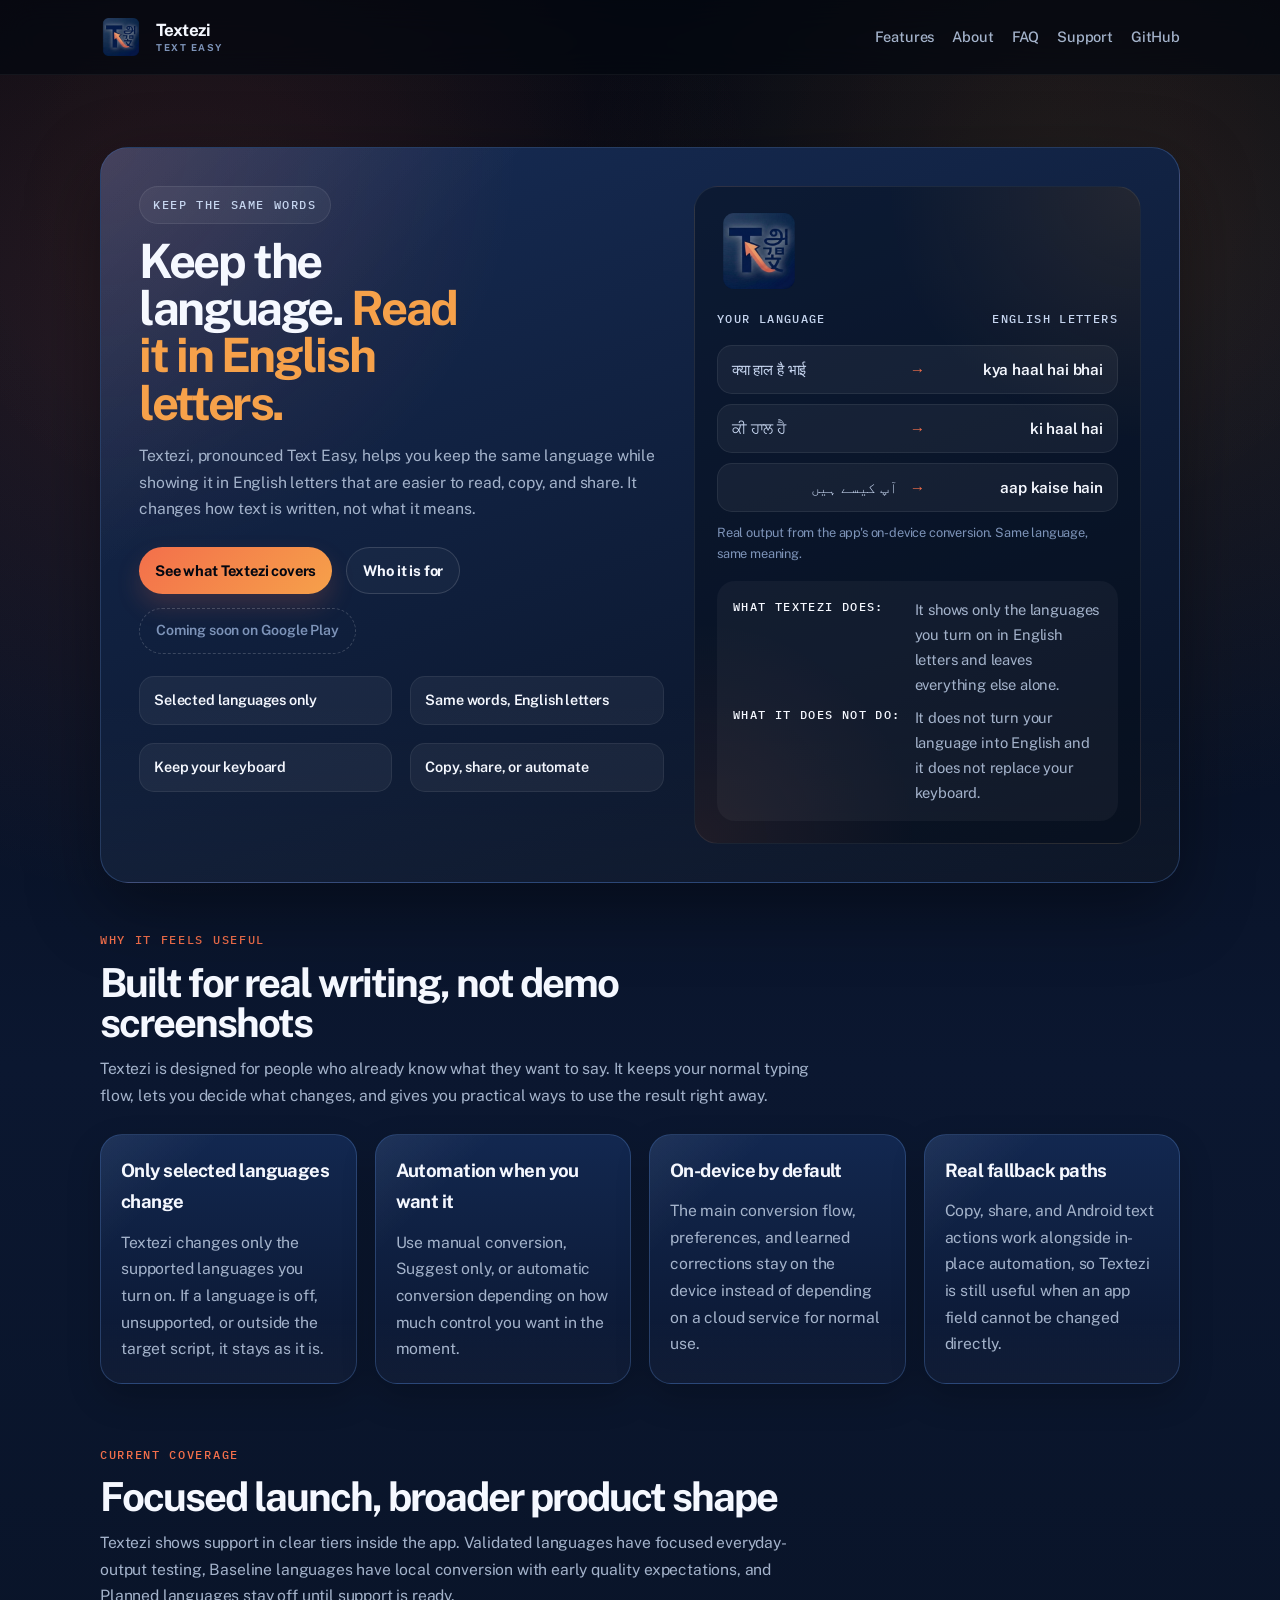
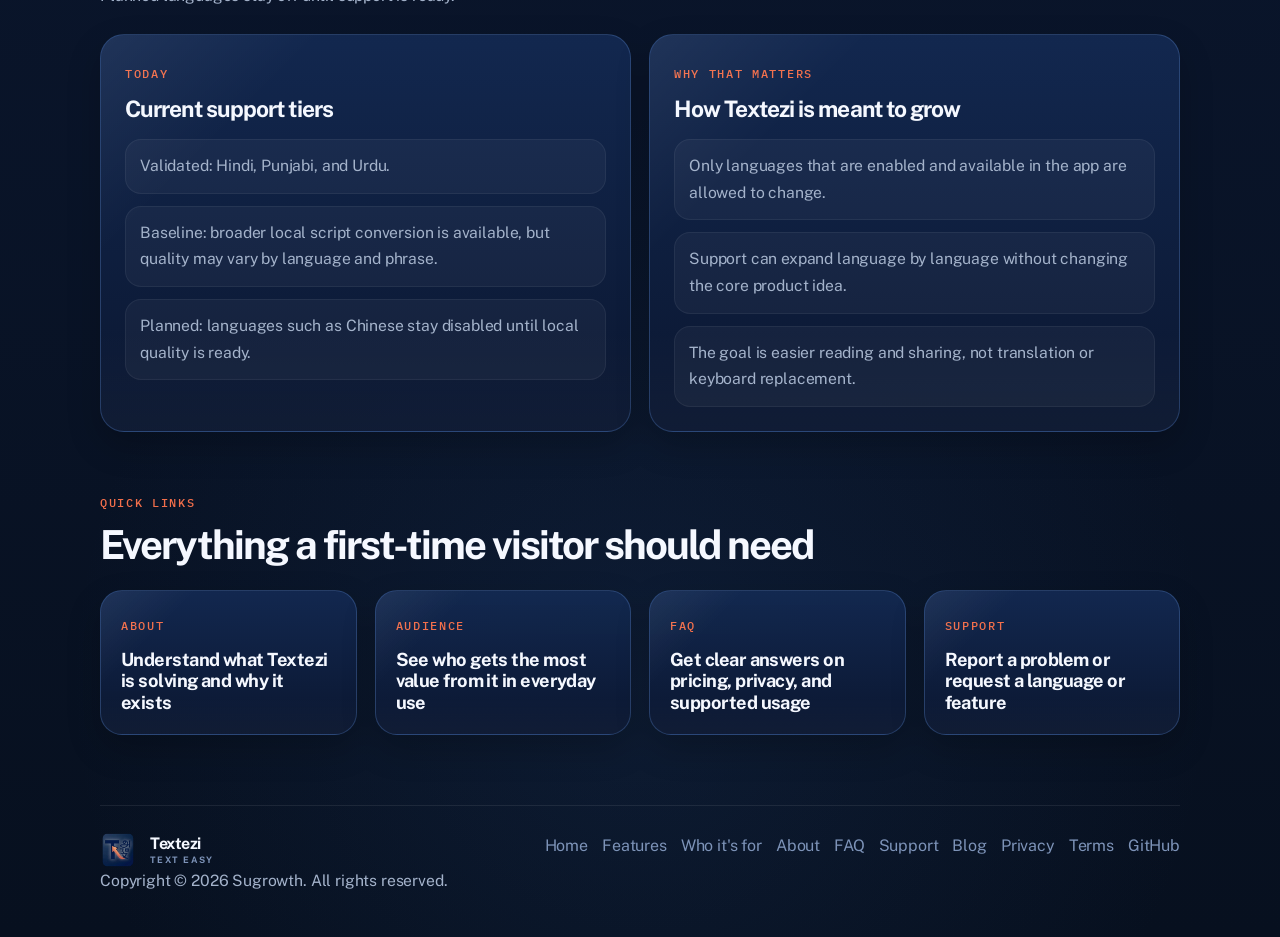
==== commit ddd3569a: "Show real conversion examples in the hero and a Google Play availability note - Replace the abstract" ====
--- a/index.html
+++ b/index.html
@@ -96,6 +96,7 @@
                         <div class="cta-row">
                             <a class="nav-cta" href="features.html">See what Textezi covers</a>
                             <a class="ghost-cta" href="who-is-this-for.html">Who it is for</a>
+                            <span class="store-note">Coming soon on Google Play</span>
                         </div>
 
                         <div class="hero-tags">
@@ -114,11 +115,23 @@
                                 <span>Your language</span>
                                 <span>English letters</span>
                             </div>
-                            <div class="script-band">
-                                <div class="script-chip active">Only what you enable</div>
-                                <div class="script-chip active">Same meaning</div>
-                                <div class="script-chip">Unselected stays untouched</div>
-                                <div class="script-chip">No translation</div>
+                            <div class="convert-demo" aria-label="Example conversions">
+                                <div class="convert-row">
+                                    <span class="convert-source" lang="hi">क्या हाल है भाई</span>
+                                    <span class="convert-arrow" aria-hidden="true">&#8594;</span>
+                                    <span class="convert-output" lang="hi-Latn">kya haal hai bhai</span>
+                                </div>
+                                <div class="convert-row">
+                                    <span class="convert-source" lang="pa">ਕੀ ਹਾਲ ਹੈ</span>
+                                    <span class="convert-arrow" aria-hidden="true">&#8594;</span>
+                                    <span class="convert-output" lang="pa-Latn">ki haal hai</span>
+                                </div>
+                                <div class="convert-row">
+                                    <span class="convert-source" lang="ur" dir="rtl">آپ کیسے ہیں</span>
+                                    <span class="convert-arrow" aria-hidden="true">&#8594;</span>
+                                    <span class="convert-output" lang="ur-Latn">aap kaise hain</span>
+                                </div>
+                                <div class="convert-note">Real output from the app's on-device conversion. Same language, same meaning.</div>
                             </div>
                             <div class="launch-strip">
                                 <strong>What Textezi does:</strong>
--- a/assets/site.css
+++ b/assets/site.css
@@ -575,6 +575,56 @@
     border-color: rgba(243, 111, 75, 0.22);
 }
 
+.convert-demo {
+    display: grid;
+    gap: 10px;
+}
+
+.convert-row {
+    display: grid;
+    grid-template-columns: minmax(0, 1fr) auto minmax(0, 1fr);
+    align-items: center;
+    gap: 12px;
+    padding: 12px 14px;
+    border-radius: 15px;
+    background: rgba(255, 255, 255, 0.05);
+    border: 1px solid rgba(255, 255, 255, 0.07);
+    font-size: 0.96rem;
+    line-height: 1.5;
+}
+
+.convert-source {
+    color: var(--mist);
+}
+
+.convert-arrow {
+    color: var(--coral);
+    font-weight: 700;
+}
+
+.convert-output {
+    color: var(--text);
+    font-weight: 600;
+    text-align: right;
+}
+
+.convert-note {
+    color: var(--text-soft);
+    font-size: 0.8rem;
+}
+
+.store-note {
+    display: inline-flex;
+    align-items: center;
+    min-height: 44px;
+    padding: 10px 16px;
+    border-radius: 999px;
+    border: 1px dashed rgba(255, 255, 255, 0.18);
+    color: var(--text-soft);
+    font-size: 0.88rem;
+    font-weight: 600;
+}
+
 .launch-strip {
     display: grid;
     gap: 8px 14px;
@@ -905,7 +955,26 @@
         width: 100%;
     }
 
+    .store-note {
+        justify-content: center;
+    }
+
     .launch-strip {
         grid-template-columns: 1fr;
     }
-}
+
+    .convert-row {
+        grid-template-columns: 1fr;
+        gap: 6px;
+    }
+
+    .convert-arrow {
+        transform: rotate(90deg);
+        justify-self: start;
+        width: 1em;
+    }
+
+    .convert-output {
+        text-align: left;
+    }
+}
